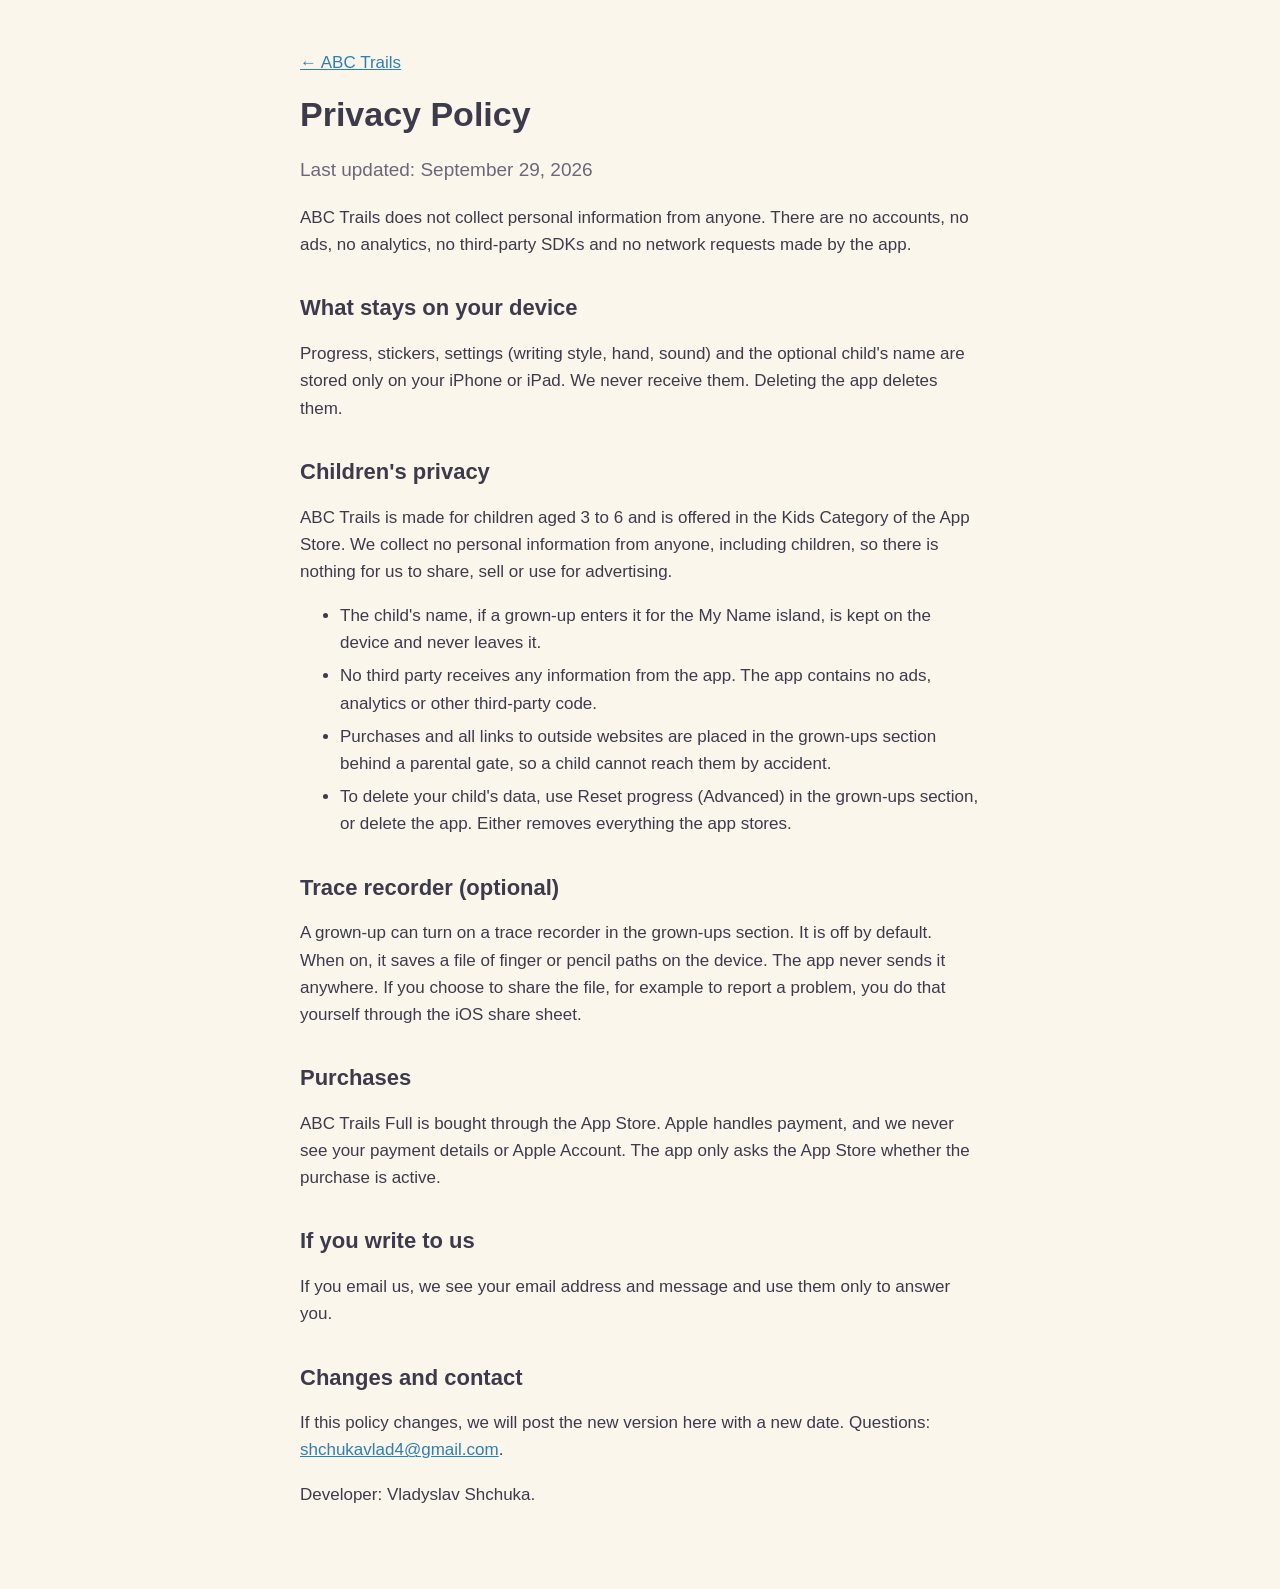
==== privacy.html @ 1da15bb6 "ABC Trails support, privacy and terms pages" ====
<!doctype html>
<html lang="en"><head><meta charset="utf-8"><meta name="viewport" content="width=device-width,initial-scale=1">
<title>Privacy Policy · ABC Trails</title><link rel="stylesheet" href="style.css"><link rel="icon" href="icon.png"></head>
<body><main>
<p><a href="index.html">← ABC Trails</a></p>
<h1>Privacy Policy</h1>
<p class="lead">Last updated: September 29, 2026</p>
<p>ABC Trails does not collect personal information from anyone. There are no accounts, no ads, no analytics, no third-party SDKs and no network requests made by the app.</p>

<h2>What stays on your device</h2>
<p>Progress, stickers, settings (writing style, hand, sound) and the optional child's name are stored only on your iPhone or iPad. We never receive them. Deleting the app deletes them.</p>

<h2 id="children">Children's privacy</h2>
<p>ABC Trails is made for children aged 3 to 6 and is offered in the Kids Category of the App Store. We collect no personal information from anyone, including children, so there is nothing for us to share, sell or use for advertising.</p>
<ul>
<li>The child's name, if a grown-up enters it for the My Name island, is kept on the device and never leaves it.</li>
<li>No third party receives any information from the app. The app contains no ads, analytics or other third-party code.</li>
<li>Purchases and all links to outside websites are placed in the grown-ups section behind a parental gate, so a child cannot reach them by accident.</li>
<li>To delete your child's data, use Reset progress (Advanced) in the grown-ups section, or delete the app. Either removes everything the app stores.</li>
</ul>

<h2>Trace recorder (optional)</h2>
<p>A grown-up can turn on a trace recorder in the grown-ups section. It is off by default. When on, it saves a file of finger or pencil paths on the device. The app never sends it anywhere. If you choose to share the file, for example to report a problem, you do that yourself through the iOS share sheet.</p>

<h2>Purchases</h2>
<p>ABC Trails Full is bought through the App Store. Apple handles payment, and we never see your payment details or Apple Account. The app only asks the App Store whether the purchase is active.</p>

<h2>If you write to us</h2>
<p>If you email us, we see your email address and message and use them only to answer you.</p>

<h2>Changes and contact</h2>
<p>If this policy changes, we will post the new version here with a new date. Questions: <a href="mailto:shchukavlad4@gmail.com">shchukavlad4@gmail.com</a>.</p>
<p>Developer: Vladyslav Shchuka.</p>
</main></body></html>
---- style.css ----
:root{--paper:#FBF6EC;--card:#FFFFFF;--ink:#3D3A4B;--soft:#6B6779;--accent:#2F7FB5;--rule:#E8DFCC}
@media (prefers-color-scheme:dark){:root{--paper:#1C1B26;--card:#26252F;--ink:#F1EDE4;--soft:#B5B0BF;--accent:#7EC4E6;--rule:#3A3946}}
*{box-sizing:border-box}
body{margin:0;background:var(--paper);color:var(--ink);font:17px/1.6 -apple-system,BlinkMacSystemFont,"SF Pro Rounded","Helvetica Neue",sans-serif}
main{max-width:720px;margin:0 auto;padding:32px 20px 64px}
h1,h2{line-height:1.25}
h1{font-size:34px;margin:12px 0 4px}h2{font-size:22px;margin-top:36px}
a{color:var(--accent)}
.lead{color:var(--soft);font-size:19px}
header{display:flex;align-items:center;gap:14px}
header img{width:64px;height:64px;border-radius:14px}
nav{margin:24px 0;display:flex;gap:18px;flex-wrap:wrap;font-weight:600}
.card{background:var(--card);border:1px solid var(--rule);border-radius:16px;padding:18px 20px;margin:14px 0}
li{margin:6px 0}
footer{color:var(--soft);font-size:14px;margin-top:48px}
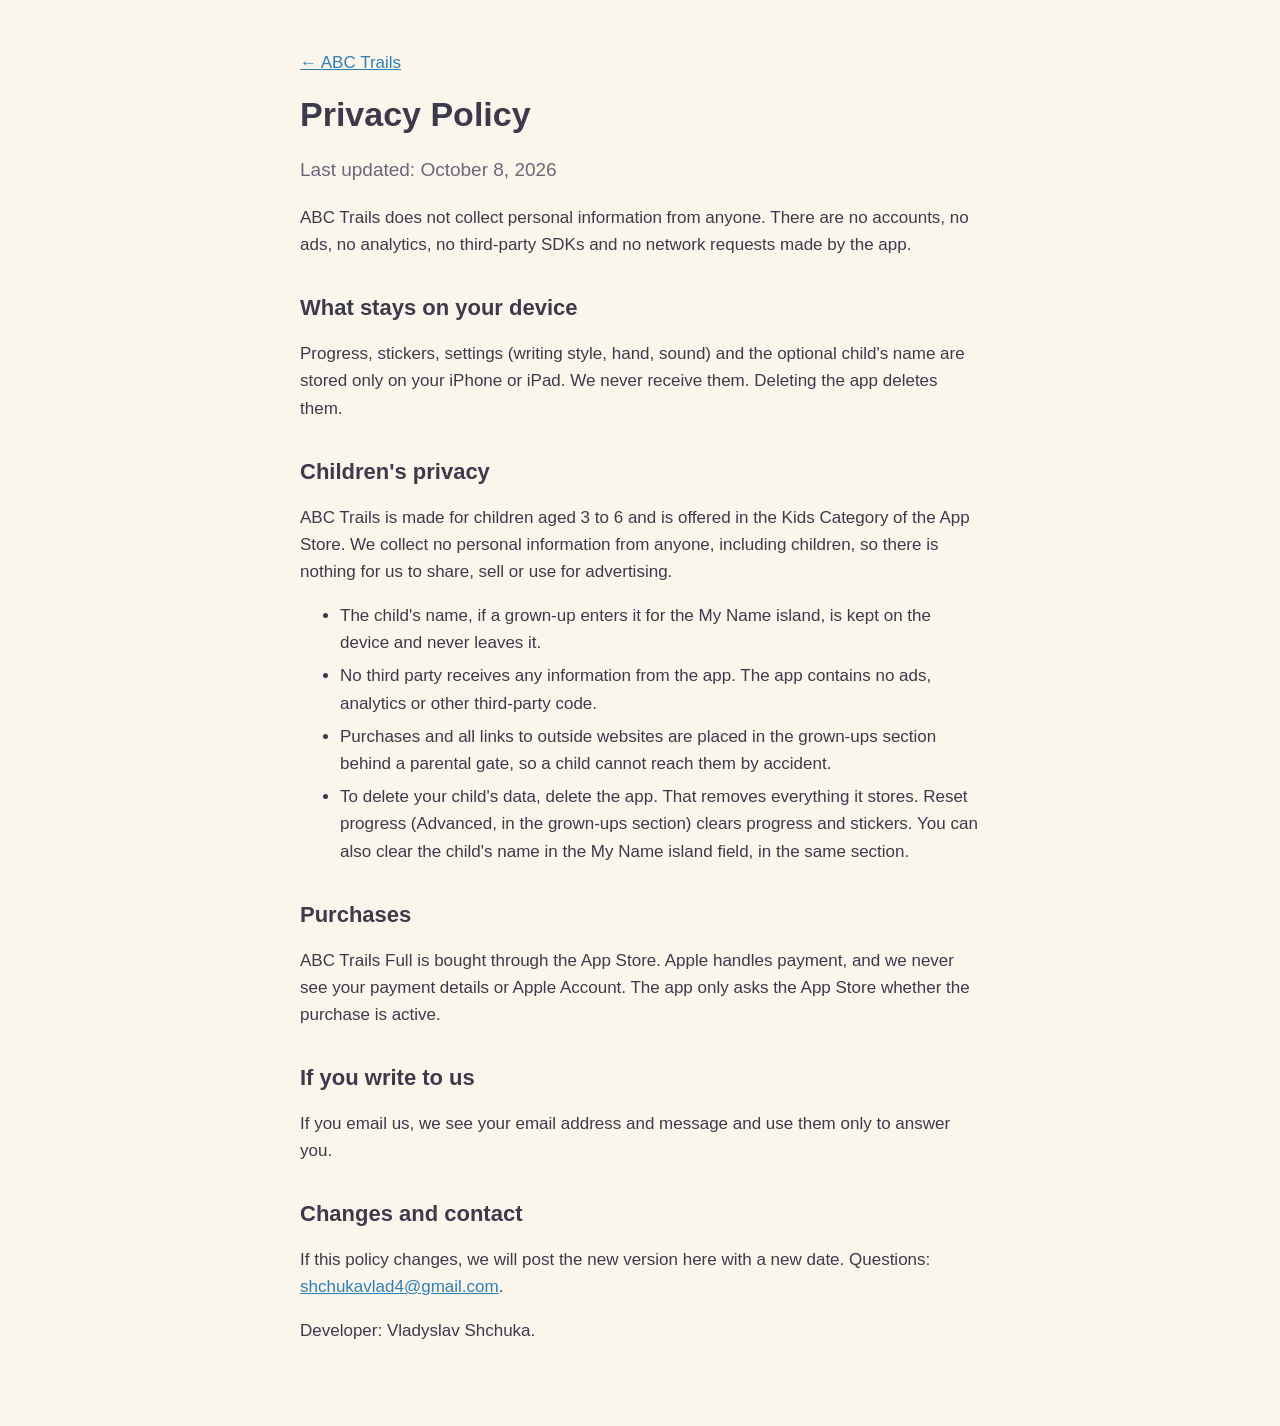
==== commit 91338d0e: "Privacy: trace recorder removed from the app; clarify what Reset progress clears" ====
--- a/privacy.html
+++ b/privacy.html
@@ -4,7 +4,7 @@
 <body><main>
 <p><a href="index.html">← ABC Trails</a></p>
 <h1>Privacy Policy</h1>
-<p class="lead">Last updated: September 29, 2026</p>
+<p class="lead">Last updated: October 8, 2026</p>
 <p>ABC Trails does not collect personal information from anyone. There are no accounts, no ads, no analytics, no third-party SDKs and no network requests made by the app.</p>
 
 <h2>What stays on your device</h2>
@@ -16,11 +16,9 @@
 <li>The child's name, if a grown-up enters it for the My Name island, is kept on the device and never leaves it.</li>
 <li>No third party receives any information from the app. The app contains no ads, analytics or other third-party code.</li>
 <li>Purchases and all links to outside websites are placed in the grown-ups section behind a parental gate, so a child cannot reach them by accident.</li>
-<li>To delete your child's data, use Reset progress (Advanced) in the grown-ups section, or delete the app. Either removes everything the app stores.</li>
+<li>To delete your child's data, delete the app. That removes everything it stores. Reset progress (Advanced, in the grown-ups section) clears progress and stickers. You can also clear the child's name in the My Name island field, in the same section.</li>
 </ul>
 
-<h2>Trace recorder (optional)</h2>
-<p>A grown-up can turn on a trace recorder in the grown-ups section. It is off by default. When on, it saves a file of finger or pencil paths on the device. The app never sends it anywhere. If you choose to share the file, for example to report a problem, you do that yourself through the iOS share sheet.</p>
 
 <h2>Purchases</h2>
 <p>ABC Trails Full is bought through the App Store. Apple handles payment, and we never see your payment details or Apple Account. The app only asks the App Store whether the purchase is active.</p>
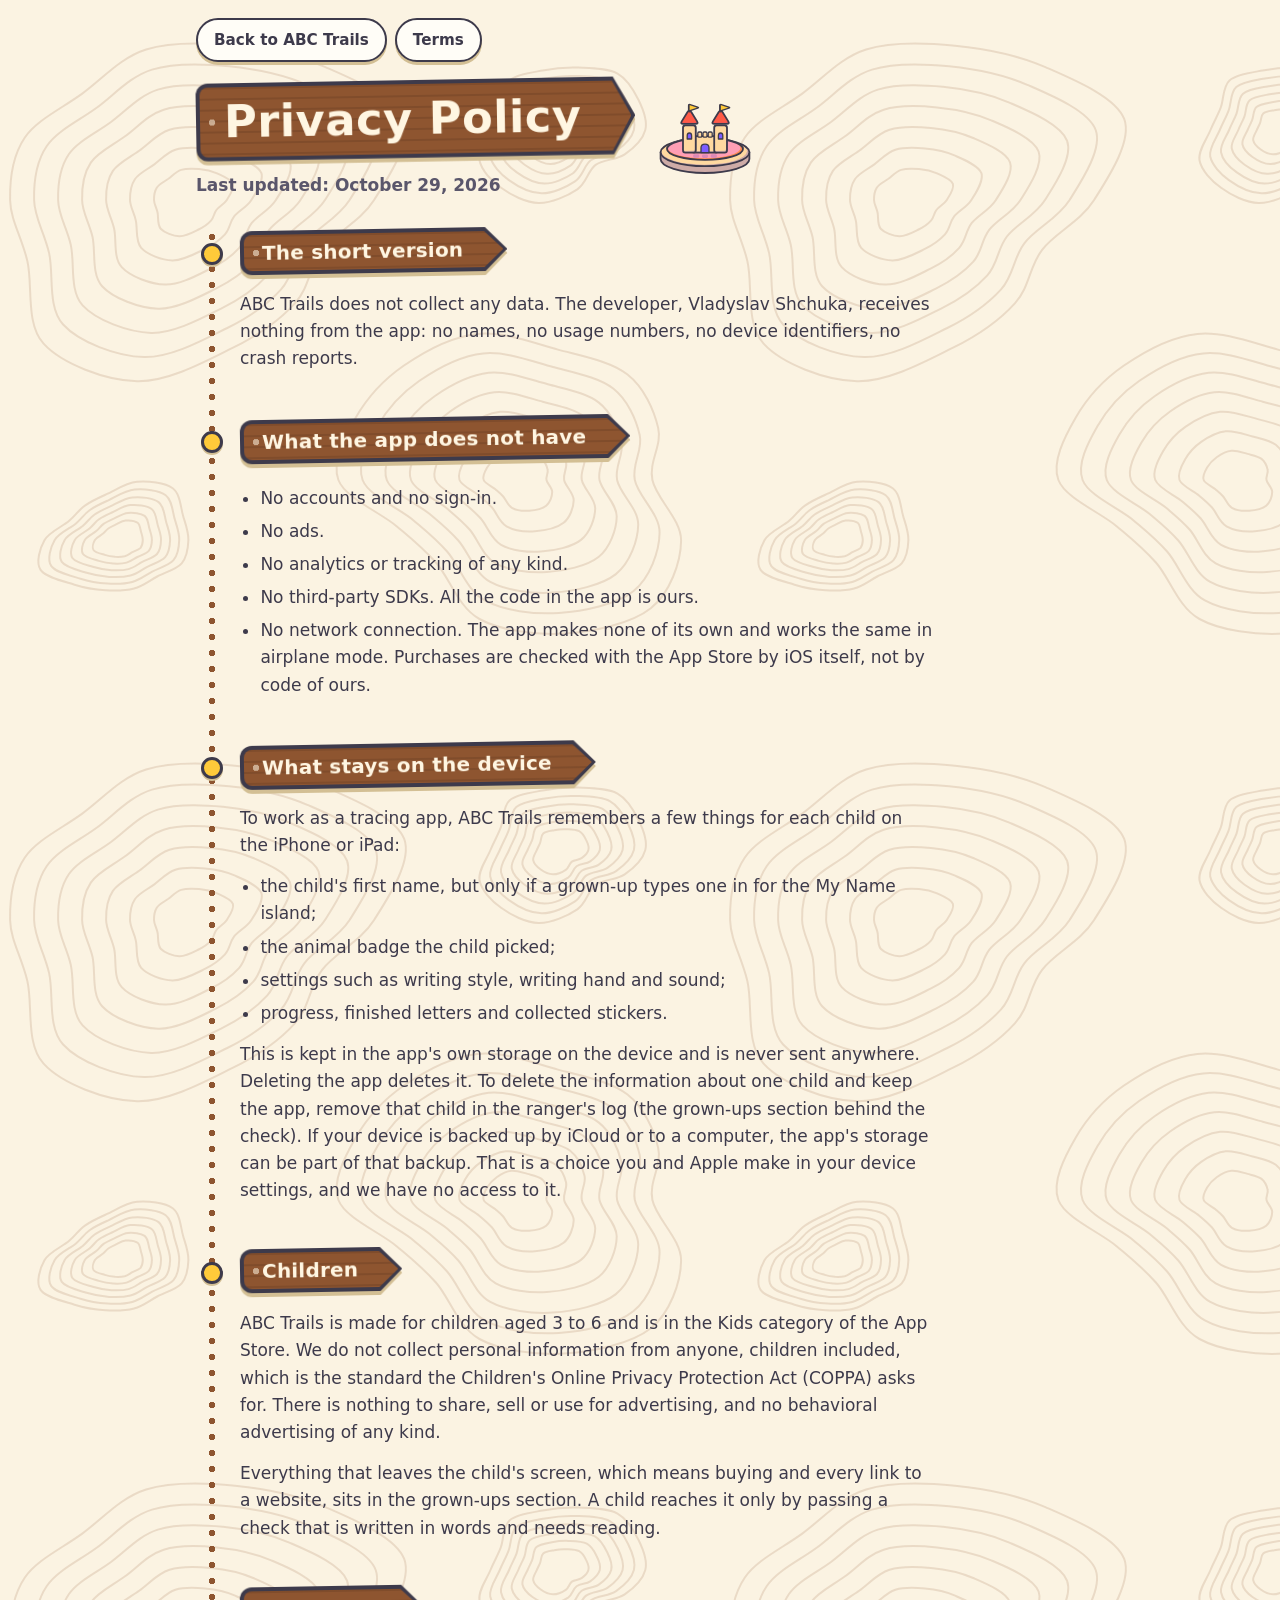
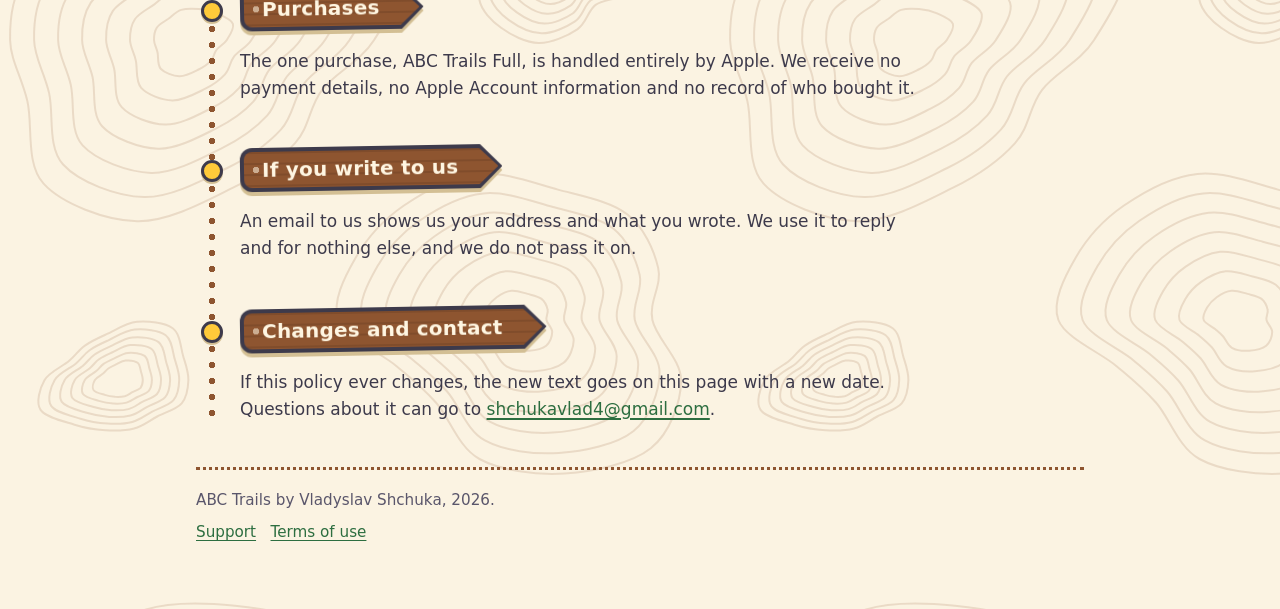
==== commit b3067aae: "ABC Trails 1.3: trail-map site, words and up to four children, privacy for children's names on devic" ====
--- a/privacy.html
+++ b/privacy.html
@@ -1,32 +1,95 @@
 <!doctype html>
-<html lang="en"><head><meta charset="utf-8"><meta name="viewport" content="width=device-width,initial-scale=1">
-<title>Privacy Policy · ABC Trails</title><link rel="stylesheet" href="style.css"><link rel="icon" href="icon.png"></head>
-<body><main>
-<p><a href="index.html">← ABC Trails</a></p>
-<h1>Privacy Policy</h1>
-<p class="lead">Last updated: October 8, 2026</p>
-<p>ABC Trails does not collect personal information from anyone. There are no accounts, no ads, no analytics, no third-party SDKs and no network requests made by the app.</p>
+<html lang="en">
+<head>
+<meta charset="utf-8">
+<meta name="viewport" content="width=device-width,initial-scale=1">
+<meta name="color-scheme" content="light dark">
+<title>ABC Trails: Privacy Policy</title>
+<meta name="description" content="ABC Trails collects no data. No accounts, no ads, no analytics, no third-party code and no network connection. Everything a child does stays on the device.">
+<link rel="stylesheet" href="style.css">
+<link rel="icon" href="icon.png">
+<link rel="apple-touch-icon" href="icon.png">
+</head>
+<body>
+<a class="skip" href="#top">Skip to the content</a>
+<div class="wrap">
 
-<h2>What stays on your device</h2>
-<p>Progress, stickers, settings (writing style, hand, sound) and the optional child's name are stored only on your iPhone or iPad. We never receive them. Deleting the app deletes them.</p>
+<nav aria-label="Pages">
+<ul class="top">
+<li><a href="index.html">Back to ABC Trails</a></li>
+<li><a href="terms.html">Terms</a></li>
+</ul>
+</nav>
 
-<h2 id="children">Children's privacy</h2>
-<p>ABC Trails is made for children aged 3 to 6 and is offered in the Kids Category of the App Store. We collect no personal information from anyone, including children, so there is nothing for us to share, sell or use for advertising.</p>
+<main id="top" class="sheet">
+
+<header class="page-head">
+<div>
+<div class="signpost"><h1><span>Privacy Policy</span></h1></div>
+<p class="updated">Last updated: October 29, 2026</p>
+</div>
+<img src="img/island-castle.svg" width="104" height="80" alt="">
+</header>
+
+<div class="path">
+
+<section class="stop" aria-labelledby="h-short">
+<div class="signpost"><h2 id="h-short"><span>The short version</span></h2></div>
+<p>ABC Trails does not collect any data. The developer, Vladyslav Shchuka, receives nothing from the app: no names, no usage numbers, no device identifiers, no crash reports.</p>
+</section>
+
+<section class="stop" aria-labelledby="h-not">
+<div class="signpost"><h2 id="h-not"><span>What the app does not have</span></h2></div>
 <ul>
-<li>The child's name, if a grown-up enters it for the My Name island, is kept on the device and never leaves it.</li>
-<li>No third party receives any information from the app. The app contains no ads, analytics or other third-party code.</li>
-<li>Purchases and all links to outside websites are placed in the grown-ups section behind a parental gate, so a child cannot reach them by accident.</li>
-<li>To delete your child's data, delete the app. That removes everything it stores. Reset progress (Advanced, in the grown-ups section) clears progress and stickers. You can also clear the child's name in the My Name island field, in the same section.</li>
+<li>No accounts and no sign-in.</li>
+<li>No ads.</li>
+<li>No analytics or tracking of any kind.</li>
+<li>No third-party SDKs. All the code in the app is ours.</li>
+<li>No network connection. The app makes none of its own and works the same in airplane mode. Purchases are checked with the App Store by iOS itself, not by code of ours.</li>
 </ul>
+</section>
 
+<section class="stop" aria-labelledby="h-device">
+<div class="signpost"><h2 id="h-device"><span>What stays on the device</span></h2></div>
+<p>To work as a tracing app, ABC Trails remembers a few things for each child on the iPhone or iPad:</p>
+<ul>
+<li>the child's first name, but only if a grown-up types one in for the My Name island;</li>
+<li>the animal badge the child picked;</li>
+<li>settings such as writing style, writing hand and sound;</li>
+<li>progress, finished letters and collected stickers.</li>
+</ul>
+<p>This is kept in the app's own storage on the device and is never sent anywhere. Deleting the app deletes it. To delete the information about one child and keep the app, remove that child in the ranger's log (the grown-ups section behind the check). If your device is backed up by iCloud or to a computer, the app's storage can be part of that backup. That is a choice you and Apple make in your device settings, and we have no access to it.</p>
+</section>
 
-<h2>Purchases</h2>
-<p>ABC Trails Full is bought through the App Store. Apple handles payment, and we never see your payment details or Apple Account. The app only asks the App Store whether the purchase is active.</p>
+<section class="stop" aria-labelledby="h-kids">
+<div class="signpost"><h2 id="h-kids"><span>Children</span></h2></div>
+<p>ABC Trails is made for children aged 3 to 6 and is in the Kids category of the App Store. We do not collect personal information from anyone, children included, which is the standard the Children's Online Privacy Protection Act (COPPA) asks for. There is nothing to share, sell or use for advertising, and no behavioral advertising of any kind.</p>
+<p>Everything that leaves the child's screen, which means buying and every link to a website, sits in the grown-ups section. A child reaches it only by passing a check that is written in words and needs reading.</p>
+</section>
 
-<h2>If you write to us</h2>
-<p>If you email us, we see your email address and message and use them only to answer you.</p>
+<section class="stop" aria-labelledby="h-buy">
+<div class="signpost"><h2 id="h-buy"><span>Purchases</span></h2></div>
+<p>The one purchase, ABC Trails Full, is handled entirely by Apple. We receive no payment details, no Apple Account information and no record of who bought it.</p>
+</section>
 
-<h2>Changes and contact</h2>
-<p>If this policy changes, we will post the new version here with a new date. Questions: <a href="mailto:shchukavlad4@gmail.com">shchukavlad4@gmail.com</a>.</p>
-<p>Developer: Vladyslav Shchuka.</p>
-</main></body></html>
+<section class="stop" aria-labelledby="h-mail">
+<div class="signpost"><h2 id="h-mail"><span>If you write to us</span></h2></div>
+<p>An email to us shows us your address and what you wrote. We use it to reply and for nothing else, and we do not pass it on.</p>
+</section>
+
+<section class="stop" aria-labelledby="h-change">
+<div class="signpost"><h2 id="h-change"><span>Changes and contact</span></h2></div>
+<p>If this policy ever changes, the new text goes on this page with a new date. Questions about it can go to <a href="mailto:shchukavlad4@gmail.com?subject=ABC%20Trails%20privacy">shchukavlad4@gmail.com</a>.</p>
+</section>
+
+</div>
+</main>
+
+<footer class="foot">
+<p>ABC Trails by Vladyslav Shchuka, 2026.</p>
+<p><a href="index.html">Support</a> &nbsp; <a href="terms.html">Terms of use</a></p>
+</footer>
+
+</div>
+</body>
+</html>
--- a/style.css
+++ b/style.css
@@ -1,15 +1,256 @@
-:root{--paper:#FBF6EC;--card:#FFFFFF;--ink:#3D3A4B;--soft:#6B6779;--accent:#2F7FB5;--rule:#E8DFCC}
-@media (prefers-color-scheme:dark){:root{--paper:#1C1B26;--card:#26252F;--ink:#F1EDE4;--soft:#B5B0BF;--accent:#7EC4E6;--rule:#3A3946}}
-*{box-sizing:border-box}
-body{margin:0;background:var(--paper);color:var(--ink);font:17px/1.6 -apple-system,BlinkMacSystemFont,"SF Pro Rounded","Helvetica Neue",sans-serif}
-main{max-width:720px;margin:0 auto;padding:32px 20px 64px}
-h1,h2{line-height:1.25}
-h1{font-size:34px;margin:12px 0 4px}h2{font-size:22px;margin-top:36px}
-a{color:var(--accent)}
-.lead{color:var(--soft);font-size:19px}
-header{display:flex;align-items:center;gap:14px}
-header img{width:64px;height:64px;border-radius:14px}
-nav{margin:24px 0;display:flex;gap:18px;flex-wrap:wrap;font-weight:600}
-.card{background:var(--card);border:1px solid var(--rule);border-radius:16px;padding:18px 20px;margin:14px 0}
-li{margin:6px 0}
-footer{color:var(--soft);font-size:14px;margin-top:48px}
+/* ABC Trails site: a trail map.
+   Map paper with faint contour lines, a dotted trail down the page that joins the sections like
+   islands, section titles on wooden trail signs. System fonts only, no external requests. */
+
+:root {
+  --paper: #FBF3E2;
+  --ink: #3D3A4B;
+  --soft: #5A566B;
+  --wood: #8E5530;
+  --sign-text: #FFF6E2;
+  --moss: #2D6E40;
+  --gold: #FFCA3A;
+  --sea: #67C8F2;
+  --sea-ink: #3D3A4B;
+  --card: #FFFDF7;
+  --line: #3D3A4B;
+  --slab: #D3BF94;
+  --link: #2D6E40;
+  --focus: #1F5FBF;
+  --trail: #8E5530;
+  --btn-bg: #2D6E40;
+  --btn-text: #FFFFFF;
+  --tag-free-bg: #FFCA3A;
+  --tag-free-text: #3D3A4B;
+  --tag-full-bg: #E7DDF6;
+  --tag-full-text: #3D3A4B;
+  --contours: url("img/contours-light.svg");
+  color-scheme: light;
+}
+
+@media (prefers-color-scheme: dark) {
+  :root {
+    --paper: #1B2631;
+    --ink: #F3ECDD;
+    --soft: #BDB9C9;
+    --wood: #6E3F20;
+    --sign-text: #FFF1D6;
+    --sea: #1F4560;
+    --sea-ink: #F3ECDD;
+    --card: #25323F;
+    --line: #647388;
+    --slab: #111A22;
+    --link: #8FD6A0;
+    --focus: #FFCA3A;
+    --trail: #C58B5C;
+    --btn-bg: #FFCA3A;
+    --btn-text: #3D3A4B;
+    --tag-free-bg: #FFCA3A;
+    --tag-free-text: #3D3A4B;
+    --tag-full-bg: #3B3555;
+    --tag-full-text: #F3ECDD;
+    --contours: url("img/contours-dark.svg");
+    color-scheme: dark;
+  }
+}
+
+*, *::before, *::after { box-sizing: border-box; }
+
+html { -webkit-text-size-adjust: 100%; }
+
+body {
+  margin: 0;
+  background-color: var(--paper);
+  background-image: var(--contours);
+  background-size: 720px 720px;
+  color: var(--ink);
+  font: 1.0625rem/1.6 ui-rounded, "SF Pro Rounded", system-ui, -apple-system, sans-serif;
+}
+
+img { max-width: 100%; height: auto; }
+
+a { color: var(--link); text-underline-offset: 0.18em; text-decoration-thickness: 0.09em; }
+a:hover { text-decoration-thickness: 0.16em; }
+:focus-visible { outline: 3px solid var(--focus); outline-offset: 3px; border-radius: 4px; }
+
+.skip {
+  position: absolute; left: 12px; top: -80px; z-index: 10;
+  background: var(--gold); color: #3D3A4B; padding: 10px 16px; border-radius: 12px; font-weight: 700;
+}
+.skip:focus { top: 12px; }
+
+.wrap { max-width: 920px; margin: 0 auto; padding: 18px 16px 56px; }
+
+/* ---------- top nav: little pill signs ---------- */
+.top { display: flex; flex-wrap: wrap; gap: 8px; margin: 0 0 18px; padding: 0; list-style: none; }
+.top a, .back {
+  display: inline-flex; align-items: center; min-height: 44px; padding: 4px 16px;
+  border: 2.5px solid var(--line); border-radius: 999px; background: var(--card);
+  color: var(--ink); font-weight: 700; font-size: 0.95rem; text-decoration: none;
+  box-shadow: 0 3px 0 var(--slab);
+}
+.top a:hover, .back:hover { background: var(--gold); color: #3D3A4B; }
+
+/* ---------- wooden signs ---------- */
+.signpost { display: inline-block; max-width: 100%; filter: drop-shadow(0 4px 0 var(--slab)); transform: rotate(-1deg); }
+.signpost h1, .signpost h2 {
+  position: relative; margin: 0; padding: 10px 44px 10px 22px;
+  background: var(--line); color: var(--sign-text);
+  border-radius: 12px; line-height: 1.2; font-weight: 800; letter-spacing: 0.01em;
+  clip-path: polygon(0 0, calc(100% - 22px) 0, 100% 50%, calc(100% - 22px) 100%, 0 100%);
+}
+.signpost h1::before, .signpost h2::before {
+  content: ""; position: absolute; inset: 4px; z-index: 0; border-radius: 8px;
+  background:
+    radial-gradient(circle at 12px 50%, rgba(255, 246, 226, .55) 0 3px, transparent 3.5px),
+    repeating-linear-gradient(180deg, rgba(0, 0, 0, .10) 0 2px, transparent 2px 11px),
+    var(--wood);
+  clip-path: polygon(0 0, calc(100% - 19px) 0, 100% 50%, calc(100% - 19px) 100%, 0 100%);
+}
+.signpost h1 > span, .signpost h2 > span { position: relative; z-index: 1; }
+.signpost h2 { font-size: 1.35rem; }
+.signpost h1 { font-size: clamp(1.9rem, 7vw, 2.8rem); padding: 12px 54px 12px 28px; }
+
+/* ---------- the dotted trail down the page ---------- */
+.path { position: relative; padding-left: 44px; }
+.path::before {
+  content: ""; position: absolute; left: 12px; top: 0; bottom: 0; width: 8px;
+  background: radial-gradient(circle at 50% 50%, var(--trail) 0 3px, transparent 3.5px) 0 0 / 8px 16px repeat-y;
+}
+.stop { position: relative; margin: 0 0 44px; }
+.stop::after {
+  content: ""; position: absolute; left: -39px; top: 14px; width: 22px; height: 22px;
+  background: var(--gold); border: 3px solid var(--line); border-radius: 50%;
+  box-shadow: 0 2px 0 var(--slab);
+}
+.stop > .signpost { margin: 0 0 18px; }
+.stop > p, .stop > ul, .stop > ol { margin-top: 0; }
+.stop p { margin: 0 0 14px; max-width: 62ch; }
+
+/* ---------- hero: the sea ---------- */
+.hero {
+  position: relative; display: grid; gap: 8px; margin: 0 0 40px; padding: 26px 22px 12px;
+  background: var(--sea) url("img/sea.svg") 0 0 / 120px 60px;
+  color: var(--sea-ink);
+  border: 3px solid var(--line); border-radius: 28px; box-shadow: 0 6px 0 var(--slab);
+  overflow: hidden;
+}
+.hero .app-icon { width: 88px; height: 88px; border-radius: 20px; border: 3px solid var(--line); background: var(--card); display: block; margin-bottom: 14px; box-shadow: 0 4px 0 var(--slab); }
+.hero .kicker { margin: 0 0 8px; font-weight: 700; font-size: 0.95rem; letter-spacing: 0.04em; text-transform: uppercase; }
+.hero .lead { margin: 18px 0 20px; font-size: 1.08rem; max-width: 46ch; }
+.hero-map { width: 100%; height: auto; display: block; margin: 0 auto; max-width: 560px; }
+.btn {
+  display: inline-flex; align-items: center; justify-content: center; min-height: 48px; padding: 8px 22px;
+  background: var(--btn-bg); color: var(--btn-text); font-weight: 800; text-decoration: none;
+  border: 3px solid var(--line); border-radius: 999px; box-shadow: 0 4px 0 var(--slab);
+}
+.btn:hover { text-decoration: underline; }
+@media (min-width: 760px) {
+  .hero { grid-template-columns: 1.05fr 0.95fr; align-items: center; padding: 34px 34px 22px; gap: 20px; }
+}
+
+/* ---------- cards ---------- */
+.card {
+  background: var(--card); border: 3px solid var(--line); border-radius: 20px;
+  padding: 16px 18px; box-shadow: 0 5px 0 var(--slab);
+}
+.card > :first-child { margin-top: 0; }
+.card > :last-child { margin-bottom: 0; }
+
+/* ---------- islands ---------- */
+.isles { list-style: none; margin: 0; padding: 0 0 4px; display: grid; gap: 22px; }
+.isle { display: grid; grid-template-columns: 96px 1fr; gap: 14px; align-items: center; }
+.isle img { width: 96px; height: auto; display: block; }
+.isle h3 { margin: 0 0 2px; font-size: 1.15rem; line-height: 1.25; }
+.isle p { margin: 0; font-size: 0.98rem; }
+.tag {
+  display: inline-block; margin-left: 8px; padding: 1px 10px; vertical-align: 2px;
+  font-size: 0.74rem; font-weight: 800; letter-spacing: 0.06em; text-transform: uppercase;
+  border: 2px solid var(--line); border-radius: 999px;
+}
+.tag.free { background: var(--tag-free-bg); color: var(--tag-free-text); }
+.tag.full { background: var(--tag-full-bg); color: var(--tag-full-text); }
+@media (min-width: 760px) {
+  .isles { grid-template-columns: 1fr 1fr; gap: 22px 26px; padding-bottom: 44px; }
+  .isle { grid-template-columns: 112px 1fr; }
+  .isle img { width: 112px; }
+  .isle:nth-child(even) { transform: translateY(40px); }
+}
+
+/* ---------- three levels ---------- */
+.steps { list-style: none; margin: 0 0 14px; padding: 0; display: grid; gap: 30px; counter-reset: step; }
+.steps li { position: relative; }
+.steps li:not(:last-child)::after {
+  content: ""; position: absolute; left: 50%; bottom: -26px; width: 8px; height: 22px; transform: translateX(-50%);
+  background: radial-gradient(circle at 50% 50%, var(--trail) 0 3px, transparent 3.5px) 0 0 / 8px 11px repeat-y;
+}
+.steps .card { height: 100%; }
+.step-art { display: block; width: 100%; max-width: 220px; height: auto; margin: 0 auto 10px; }
+.steps h3 { margin: 0 0 4px; font-size: 1.1rem; }
+.steps h3 .n {
+  display: inline-grid; place-items: center; width: 28px; height: 28px; margin-right: 8px;
+  background: var(--gold); color: #3D3A4B; border: 2.5px solid var(--line); border-radius: 50%; font-size: 0.95rem;
+}
+.steps p { margin: 0; font-size: 0.98rem; }
+.tarmac { stroke: #5B5769; }
+.lane { stroke: #FFFFFF; }
+.dotline { stroke: var(--ink); }
+.own-outline { stroke: #3D3A4B; }
+.own-ink { stroke: var(--gold); }
+.go { fill: #2D6E40; stroke: #FFFFFF; }
+.step-art .frame { fill: none; stroke: var(--line); stroke-opacity: .35; }
+@media (min-width: 760px) {
+  .steps { grid-template-columns: repeat(3, 1fr); gap: 34px; }
+  .steps li:not(:last-child)::after {
+    left: auto; right: -30px; bottom: auto; top: 50%; width: 26px; height: 8px; transform: translateY(-50%);
+    background: radial-gradient(circle at 50% 50%, var(--trail) 0 3px, transparent 3.5px) 0 0 / 13px 8px repeat-x;
+  }
+}
+
+/* ---------- badges ---------- */
+.badges { display: flex; flex-wrap: wrap; gap: 10px; list-style: none; margin: 0 0 16px; padding: 0; }
+.badges li { width: 64px; height: 64px; border: 3px solid var(--line); border-radius: 50%; background: #FFF3C4; overflow: hidden; display: grid; place-items: center; box-shadow: 0 3px 0 var(--slab); }
+.badges li:nth-child(3n+2) { background: #CFEFFF; }
+.badges li:nth-child(3n+3) { background: #D8F0D2; }
+.badges img { width: 52px; height: 52px; display: block; }
+
+/* ---------- FAQ ---------- */
+.faq { display: grid; gap: 14px; }
+.faq details { background: var(--card); border: 3px solid var(--line); border-radius: 18px; box-shadow: 0 4px 0 var(--slab); }
+.faq summary {
+  cursor: pointer; list-style: none; padding: 12px 52px 12px 18px; font-weight: 800; position: relative; min-height: 48px;
+}
+.faq summary::-webkit-details-marker { display: none; }
+.faq summary::after {
+  content: "+"; position: absolute; right: 14px; top: 50%; transform: translateY(-50%);
+  width: 28px; height: 28px; display: grid; place-items: center; line-height: 1;
+  background: var(--gold); color: #3D3A4B; border: 2.5px solid var(--line); border-radius: 50%; font-size: 1.1rem;
+}
+.faq details[open] summary::after { content: "\2212"; }
+.faq details > :not(summary) { margin: 0 18px 14px; }
+.faq details > p:last-child { margin-bottom: 16px; }
+
+/* ---------- long text pages (privacy, terms) ---------- */
+.sheet { position: relative; }
+.sheet h2 { font-size: 1.25rem; }
+.page-head { display: flex; flex-wrap: wrap; align-items: center; gap: 18px; margin: 0 0 30px; }
+.page-head img { width: 104px; height: auto; }
+.updated { margin: 14px 0 0; color: var(--soft); font-weight: 700; }
+.sheet ul { padding-left: 1.2em; margin: 0 0 14px; }
+.sheet li { margin: 6px 0; }
+.sheet .stop p, .sheet .stop ul { max-width: 64ch; }
+.note-card { max-width: 64ch; }
+
+/* ---------- footer ---------- */
+.foot { margin: 8px 0 0; padding: 18px 0 0; border-top: 3px dotted var(--trail); color: var(--soft); font-size: 0.95rem; }
+.foot p { margin: 0 0 8px; }
+.foot a { color: var(--link); }
+
+@media (prefers-reduced-motion: no-preference) {
+  .top a, .btn, .back { transition: transform .12s ease; }
+  .top a:hover, .btn:hover, .back:hover { transform: translateY(-2px); }
+}
+@media print {
+  body { background: #fff; color: #000; }
+  .top, .skip { display: none; }
+}
